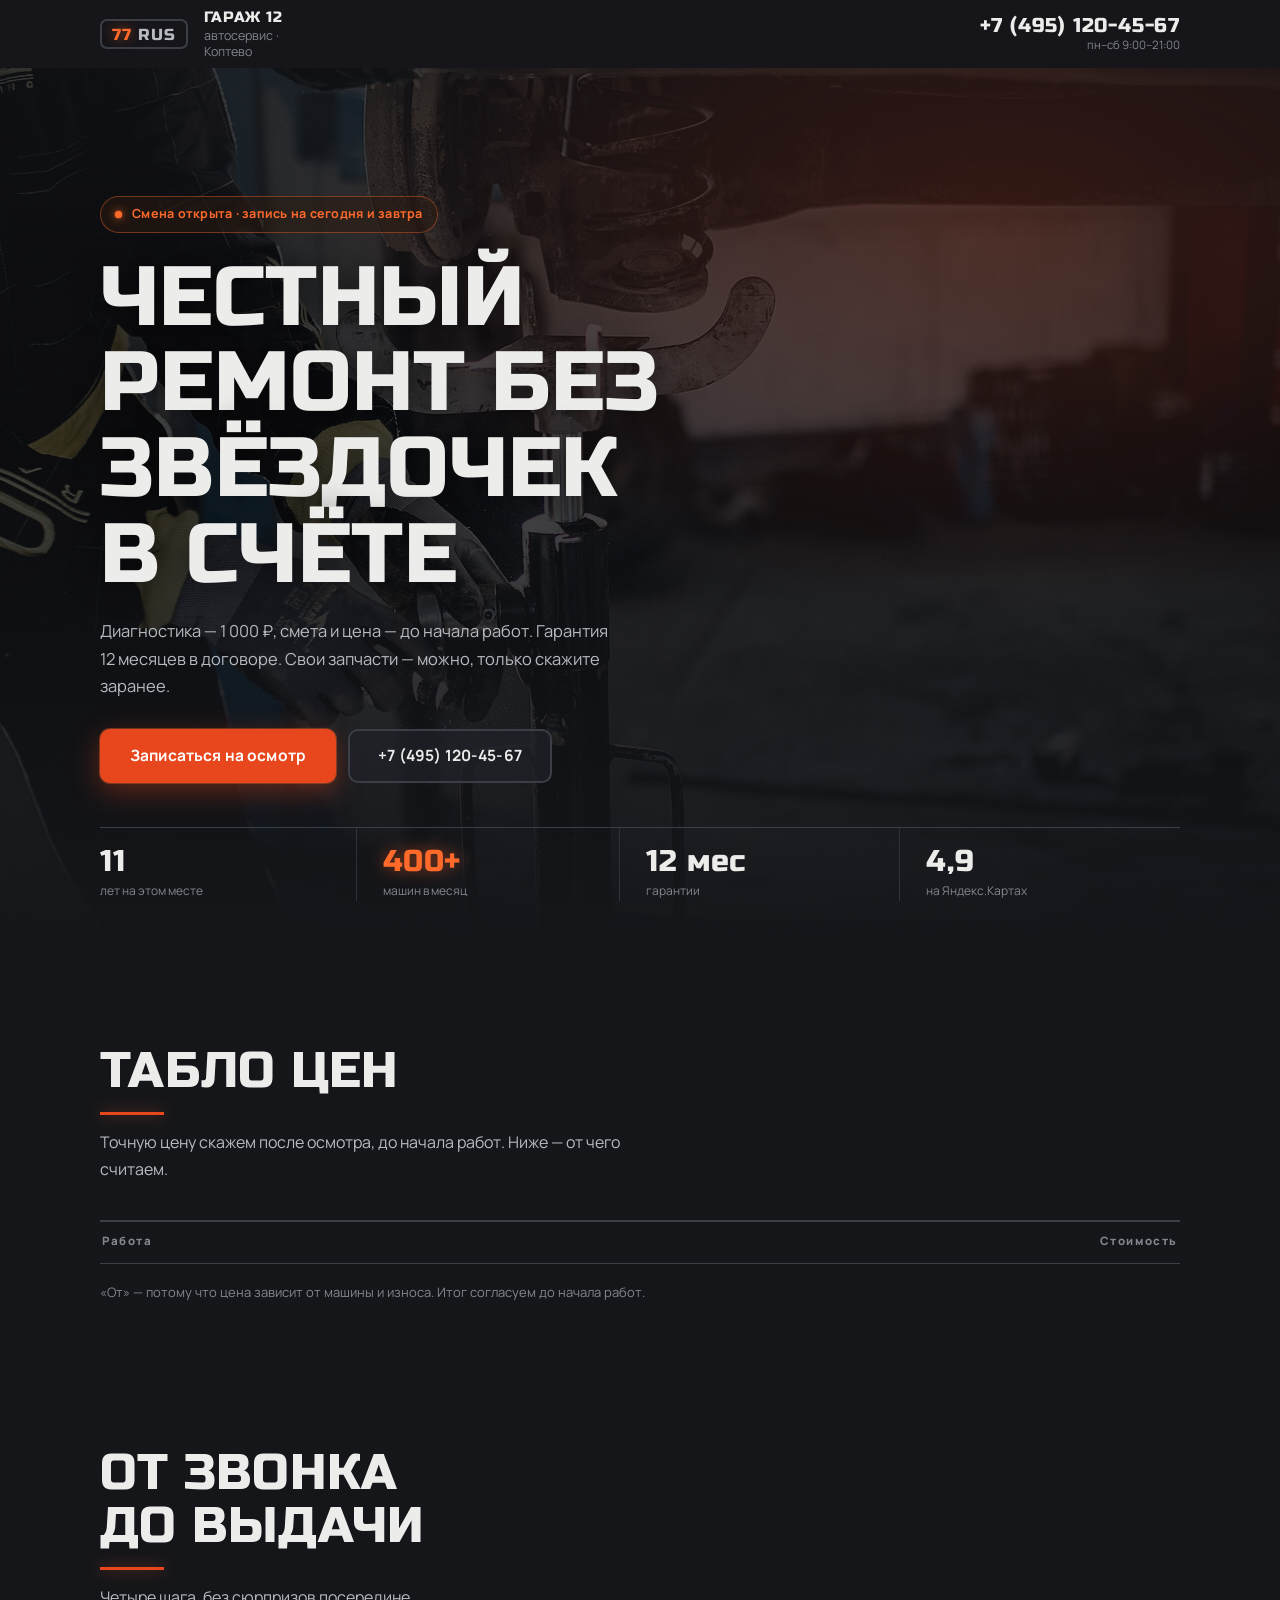
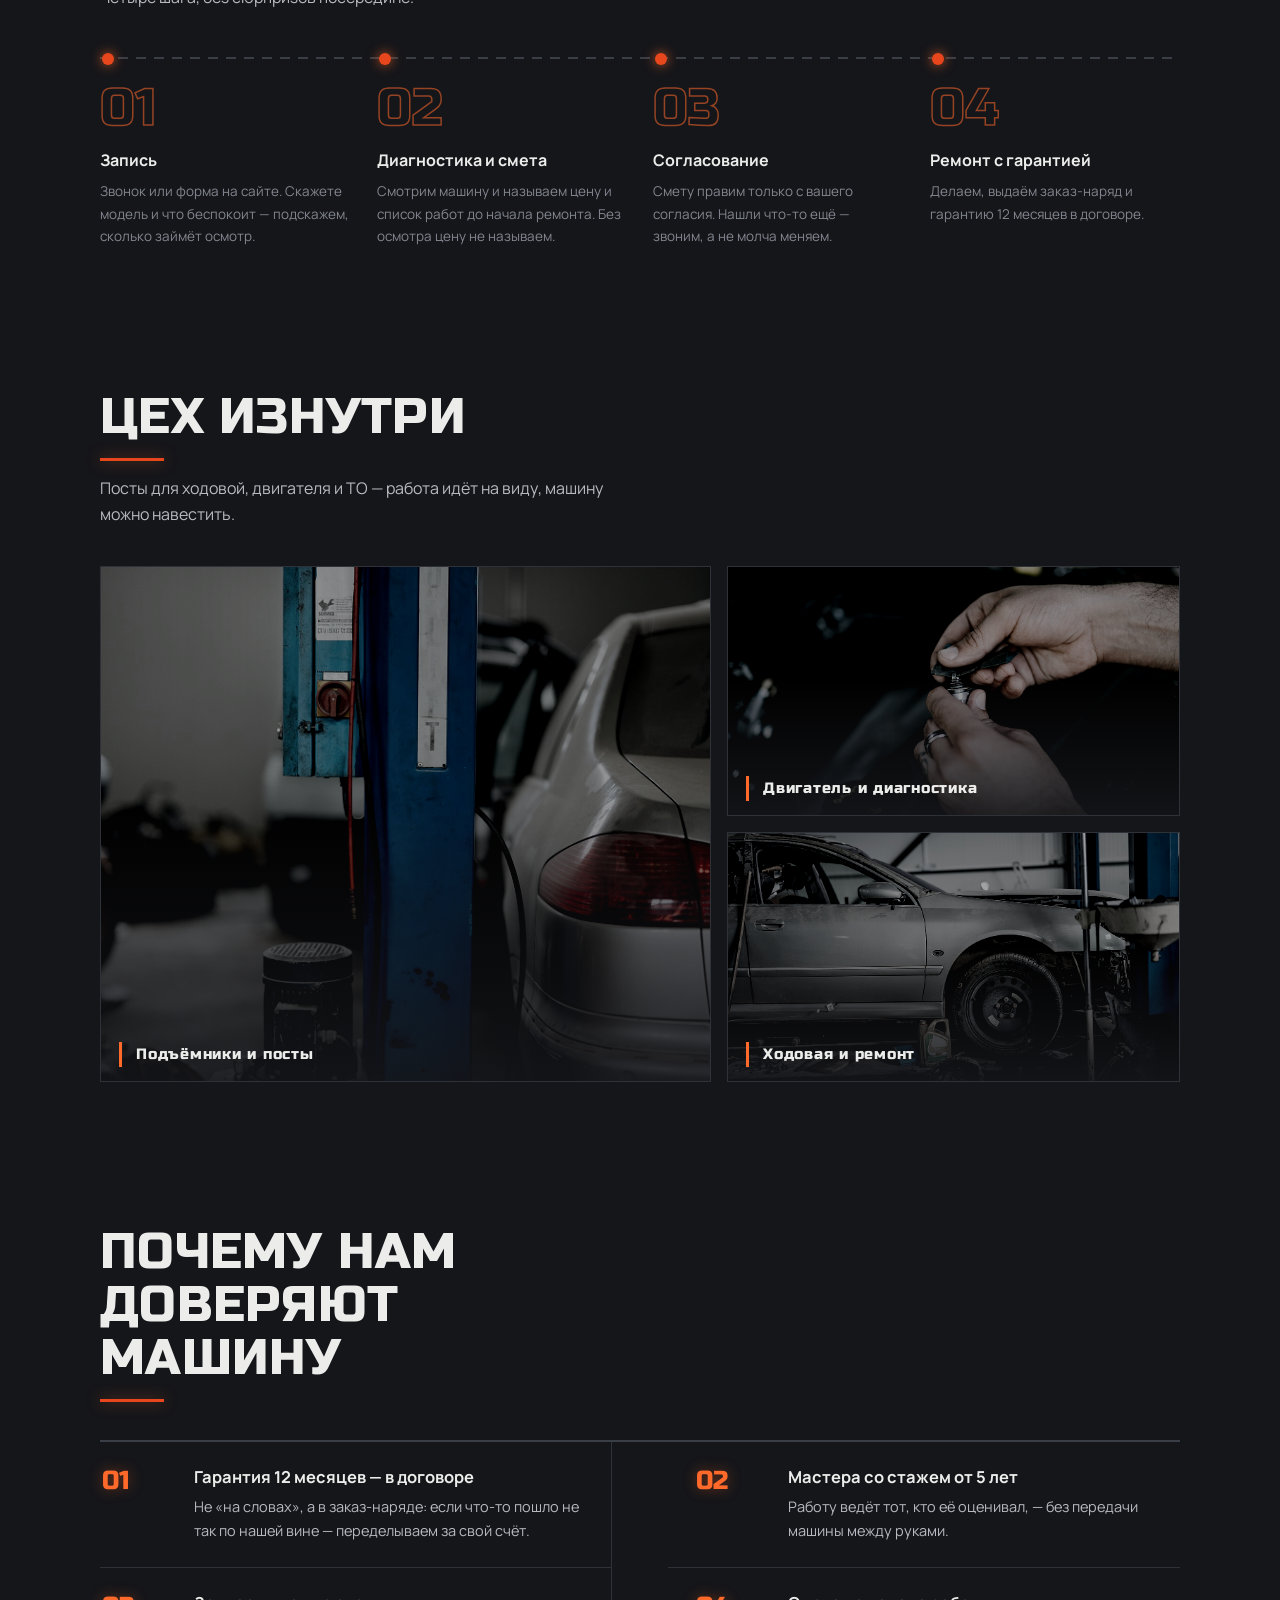
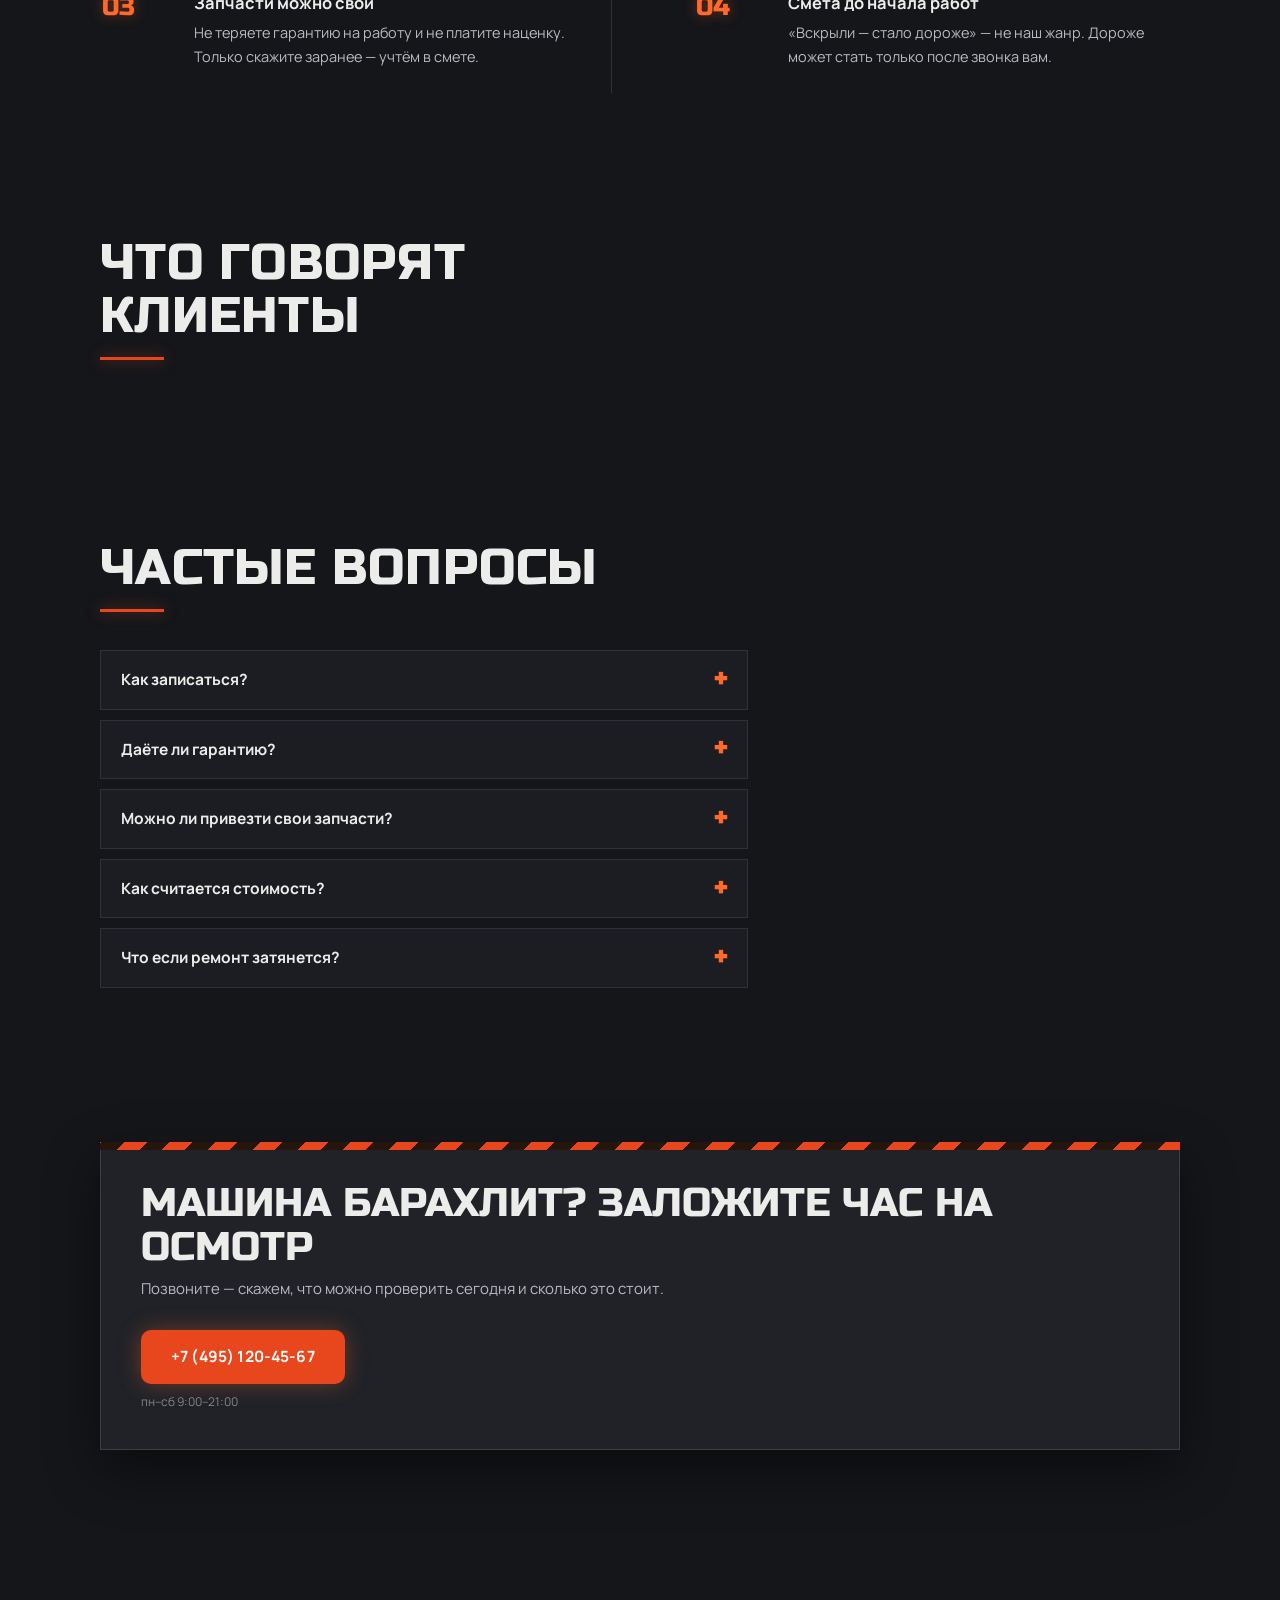
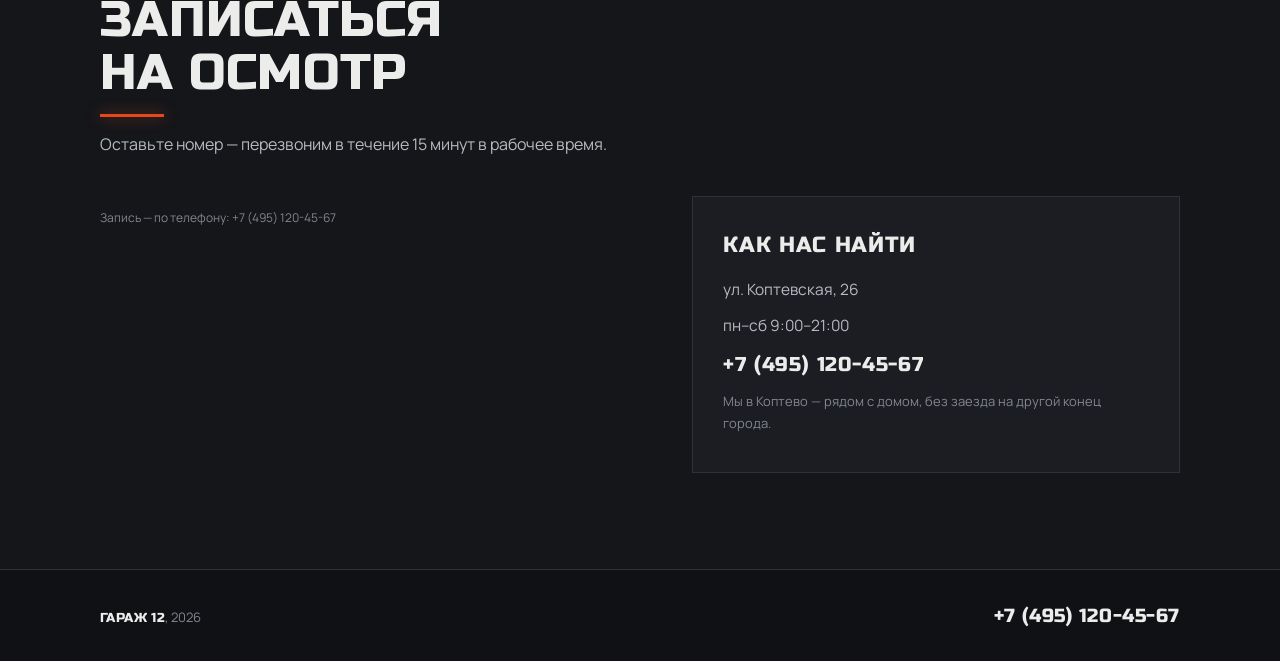
==== _templates/site/index.html @ dfbf4d82 "feat: генератор демо-сайтов, шаблон, workflow Pages, функция приёма заявок" ====
<!DOCTYPE html>
<html lang="ru">
<head>
<meta charset="UTF-8">
<meta name="viewport" content="width=device-width, initial-scale=1">
<title>{name} — автосервис в {district}</title>
<meta name="description" content="Автосервис в {district}: диагностика, ТО, ремонт ходовой и двигателя. Смета до начала работ, гарантия 12 месяцев. Запись по телефону.">
<link rel="stylesheet" href="fonts.css">
<link rel="icon" href="data:,">
<!--HEAD-->
<style>
  :root{
    --bg:#15161A;
    --bg-2:#1B1D22;
    --slab:#202228;
    --ink:#ECEDEB;
    --ink-2:#B7BAC0;
    --steel:#82868F;
    --line:#2E3138;
    --line-2:#3A3E46;
    --accent:#FF6A2B;
    --accent-deep:#E8461D;
    --accent-soft:#2A1B12;
    --disp:"Russo One","Arial Black",sans-serif;
    --sans:"Manrope","Helvetica Neue",Arial,sans-serif;
  }
  *{box-sizing:border-box;margin:0;padding:0}
  html{scroll-behavior:smooth;-webkit-text-size-adjust:100%}
  html,body{overflow-x:clip}
  body{
    background:var(--bg);color:var(--ink);
    font-family:var(--sans);font-size:15.5px;line-height:1.65;
  }
  /* бетонная пыль поверх всей страницы */
  body::before{
    content:"";position:fixed;inset:0;z-index:1;pointer-events:none;opacity:.05;
    background-image:url("data:image/svg+xml,%3Csvg xmlns='http://www.w3.org/2000/svg' width='140' height='140'%3E%3Cfilter id='n'%3E%3CfeTurbulence type='fractalNoise' baseFrequency='0.9' numOctaves='2'/%3E%3C/filter%3E%3Crect width='100%25' height='100%25' filter='url(%23n)'/%3E%3C/svg%3E");
  }
  main,header.top,footer.bottom,.callbar{position:relative;z-index:2}
  a{color:inherit;text-decoration:none}
  .wrap{max-width:1120px;margin:0 auto;padding:0 20px}

  /* ---------- шапка ---------- */
  .top{
    position:sticky;top:0;z-index:20;
    background:rgba(21,22,26,.86);
    -webkit-backdrop-filter:blur(12px);backdrop-filter:blur(12px);
    box-shadow:0 1px 0 var(--line);
  }
  .top .wrap{display:flex;align-items:center;gap:16px;min-height:68px}
  .plate{
    font-family:var(--disp);font-size:16px;letter-spacing:.06em;
    border:2px solid var(--line-2);border-radius:7px;
    padding:6px 10px 4px;line-height:1;white-space:nowrap;color:var(--ink-2);
  }
  .plate i{font-style:normal;color:var(--accent);text-shadow:0 0 12px rgba(255,106,43,.6)}
  .top .who{min-width:0}
  .top .who b{
    display:block;font-family:var(--disp);font-weight:400;font-size:15px;line-height:1.3;
    letter-spacing:.04em;white-space:nowrap;overflow:hidden;text-overflow:ellipsis;
  }
  .top .who span{
    display:block;font-size:12.5px;color:var(--steel);line-height:1.3;
    white-space:nowrap;overflow:hidden;text-overflow:ellipsis;
  }
  .top .contact{margin-left:auto;text-align:right}
  .top .contact a{
    display:block;font-family:var(--disp);font-size:20px;letter-spacing:.04em;line-height:1.15;
    color:var(--ink);
  }
  .top .contact a:hover{color:var(--accent);text-shadow:0 0 14px rgba(255,106,43,.5)}
  .top .contact small{display:block;font-size:11.5px;color:var(--steel);line-height:1.4}
  @media(max-width:479px){
    .plate{display:none}
    .top .contact a{font-size:17px}
  }

  /* ---------- хиро: ворота ангара ---------- */
  .hero{position:relative;isolation:isolate;padding:0}
  .hero .gate{
    position:absolute;inset:0;z-index:-1;overflow:hidden;background:var(--bg-2);
  }
  .hero .gate img{
    width:100%;height:100%;object-fit:cover;display:block;
    filter:grayscale(.35) brightness(.52) contrast(1.15) saturate(1.05);
  }
  .hero .gate::after{
    content:"";position:absolute;inset:0;
    background:
      radial-gradient(90% 70% at 78% 18%, rgba(232,70,29,.18), transparent 60%),
      linear-gradient(180deg, rgba(21,22,26,.72) 0%, rgba(21,22,26,.55) 42%, var(--bg) 96%);
  }
  .hero .wrap{
    padding-top:clamp(72px,10vw,128px);
    padding-bottom:clamp(40px,6vw,72px);
  }
  .kick{
    display:inline-flex;align-items:center;gap:10px;
    font-weight:700;font-size:12.5px;letter-spacing:.02em;
    color:var(--accent);border:1px solid rgba(255,106,43,.4);
    padding:7px 14px;border-radius:999px;margin-bottom:22px;
    background:rgba(42,27,18,.55);
  }
  .kick::before{
    content:"";width:7px;height:7px;border-radius:50%;background:var(--accent);
    box-shadow:0 0 10px rgba(255,106,43,.9),0 0 2px rgba(255,106,43,1);
    animation:pulse 2.4s ease-in-out infinite;
  }
  @keyframes pulse{50%{opacity:.45}}
  .hero h1{
    font-family:var(--disp);font-weight:400;
    font-size:clamp(38px,6.8vw,84px);line-height:1.02;letter-spacing:.005em;
    text-wrap:balance;text-transform:uppercase;max-width:14ch;
    text-shadow:0 2px 30px rgba(0,0,0,.55);
  }
  .hero p.sub{
    margin-top:20px;max-width:52ch;font-size:16.5px;color:var(--ink-2);
  }
  .hero .acts{display:flex;gap:12px;flex-wrap:wrap;margin-top:30px}
  .btn{
    display:inline-flex;align-items:center;justify-content:center;gap:8px;
    min-height:54px;padding:13px 28px;border-radius:10px;
    font:700 15.5px/1 var(--sans);cursor:pointer;
    border:2px solid transparent;letter-spacing:.01em;
    transition:transform .15s,box-shadow .15s,background .12s,color .12s,border-color .12s;
  }
  .btn.primary{
    background:var(--accent-deep);color:#fff;
    box-shadow:0 0 0 1px rgba(255,106,43,.35),0 8px 28px rgba(232,70,29,.38);
  }
  .btn.primary:hover{
    background:var(--accent);transform:translateY(-2px);
    box-shadow:0 0 24px rgba(255,106,43,.45),0 12px 30px rgba(232,70,29,.42);
  }
  .btn.ghost{background:rgba(32,34,40,.7);border-color:var(--line-2);color:var(--ink)}
  .btn.ghost:hover{border-color:var(--accent);color:var(--accent);transform:translateY(-2px)}

  .facts{
    display:grid;grid-template-columns:repeat(4,auto);gap:8px 0;
    margin-top:44px;border-top:1px solid var(--line-2);max-width:100%;
  }
  .fact{padding:18px 26px 0 0;margin-right:26px;border-right:1px solid var(--line)}
  .fact:last-child{border-right:0;margin-right:0}
  .fact b{
    display:block;font-family:var(--disp);font-weight:400;
    font-size:30px;line-height:1.05;letter-spacing:.02em;color:var(--ink);
  }
  .fact b i{font-style:normal;color:var(--accent);text-shadow:0 0 16px rgba(255,106,43,.55)}
  .fact span{display:block;margin-top:4px;font-size:12px;color:var(--steel);white-space:nowrap}
  @media(max-width:760px){
    .facts{grid-template-columns:1fr 1fr;gap:0}
    .fact{margin-right:0;padding-right:16px}
    .fact:nth-child(2n){border-right:0;padding-left:16px}
    .fact:nth-child(1),.fact:nth-child(2){border-bottom:1px solid var(--line);padding-bottom:16px}
    .fact:nth-child(n+3){padding-top:14px}
    .fact:nth-child(2n) span{white-space:normal}
  }

  /* ---------- контентные секции ---------- */
  section.block{padding:72px 0}
  .sec-head{margin-bottom:38px;max-width:60ch}
  .sec-head h2{
    font-family:var(--disp);font-weight:400;
    font-size:clamp(30px,4.4vw,50px);line-height:1.06;letter-spacing:.005em;
    text-wrap:balance;text-transform:uppercase;
  }
  .sec-head h2::after{
    content:"";display:block;width:64px;height:3px;margin-top:14px;
    background:var(--accent-deep);box-shadow:0 0 14px rgba(255,106,43,.5);
  }
  .sec-head p{margin-top:14px;color:var(--ink-2);font-size:16px}

  /* прайс: сменное табло */
  .price{
    border-top:2px solid var(--line-2);
  }
  .price-head{
    display:flex;justify-content:space-between;align-items:baseline;gap:16px;
    padding:10px 2px 12px;border-bottom:1px solid var(--line-2);
    font-size:11.5px;font-weight:800;letter-spacing:.14em;color:var(--steel);
  }
  .pgrid{
    display:grid;grid-auto-flow:column;grid-template-rows:repeat(4,auto);column-gap:72px;
  }
  .prow{
    display:flex;align-items:baseline;justify-content:space-between;gap:18px;
    padding:15px 2px 14px;border-bottom:1px solid var(--line);
    transition:background .12s;
  }
  .prow:nth-child(4){border-bottom-color:var(--line-2)}
  .prow:last-child{border-bottom:0}
  .prow:hover{background:rgba(255,106,43,.05)}
  .prow span{color:var(--ink-2)}
  .prow b{
    font-family:var(--disp);font-weight:400;font-size:21px;
    letter-spacing:.03em;white-space:nowrap;color:var(--ink);
  }
  .prow b em{font-style:normal;color:var(--accent)}
  .price-note{margin-top:18px;font-size:13px;color:var(--steel)}

  /* шаги: одна линия потока, не карточки */
  .steps{
    position:relative;
    display:grid;grid-template-columns:repeat(4,1fr);gap:26px;
    padding-top:34px;
  }
  .steps::before{
    content:"";position:absolute;top:8px;left:0;right:0;height:2px;
    background:repeating-linear-gradient(90deg,var(--line-2) 0 10px,transparent 10px 18px);
  }
  .step{position:relative}
  .step::before{
    content:"";position:absolute;top:-30px;left:2px;
    width:12px;height:12px;border-radius:50%;
    background:var(--accent-deep);
    box-shadow:0 0 12px rgba(255,106,43,.8);
  }
  .step .num{
    display:block;font-family:var(--disp);font-weight:400;font-size:52px;line-height:1;
    color:transparent;-webkit-text-stroke:1.5px rgba(255,106,43,.55);
  }
  @supports not (-webkit-text-stroke:1px #000){
    .step .num{color:rgba(255,106,43,.35)}
  }
  .step b{display:block;margin-top:12px;font-size:16px;color:var(--ink)}
  .step p{margin-top:7px;font-size:13.5px;color:var(--steel)}

  /* галерея: цех в темноте */
  .shots{
    display:grid;grid-template-columns:1.35fr 1fr;grid-template-rows:repeat(2,250px);gap:16px;
  }
  .shot{
    position:relative;overflow:hidden;background:var(--bg-2);
    border:1px solid var(--line);
  }
  .shot:first-child{grid-row:1/3}
  .shot img{
    display:block;width:100%;height:100%;object-fit:cover;
    filter:grayscale(.5) brightness(.62) contrast(1.2);
    transition:transform .4s ease,filter .3s ease;
  }
  .shot:hover img{transform:scale(1.04);filter:grayscale(.15) brightness(.78) contrast(1.15)}
  .shot::after{
    content:"";position:absolute;inset:0;pointer-events:none;
    background:linear-gradient(180deg,transparent 45%,rgba(21,22,26,.88));
  }
  .shot figcaption{
    position:absolute;left:18px;bottom:14px;z-index:1;
    font-family:var(--disp);font-size:15px;letter-spacing:.05em;color:var(--ink);
    padding-left:14px;border-left:3px solid var(--accent);
  }

  /* cta-полоса: бетонная плита с сигнальной кромкой */
  .cta-band{
    position:relative;background:var(--slab);
    border:1px solid var(--line-2);
    padding:38px 40px;
    display:flex;align-items:center;justify-content:space-between;gap:28px;flex-wrap:wrap;
    box-shadow:0 20px 50px rgba(0,0,0,.45);
  }
  .cta-band::before{
    content:"";position:absolute;top:-1px;left:-1px;right:-1px;height:8px;
    background:repeating-linear-gradient(-45deg,var(--accent-deep) 0 16px,#26150C 16px 32px);
  }
  .cta-band h2{
    font-family:var(--disp);font-weight:400;
    font-size:clamp(26px,3.6vw,40px);line-height:1.1;text-transform:uppercase;
  }
  .cta-band p{margin-top:8px;color:var(--ink-2);font-size:15px}
  .cta-band .btn{background:var(--accent-deep);color:#fff;box-shadow:0 0 22px rgba(255,106,43,.35)}
  .cta-band .btn:hover{background:var(--accent);transform:translateY(-2px)}
  .cta-band small{display:block;margin-top:8px;font-size:12px;color:var(--steel)}

  /* почему нам: реестр, не карточки */
  .why{border-top:2px solid var(--line-2)}
  .why > div{
    display:grid;grid-template-columns:72px 1fr;gap:20px;align-items:start;
    padding:24px 2px;border-bottom:1px solid var(--line);
  }
  .why .idx{
    font-family:var(--disp);font-size:26px;line-height:1.15;color:var(--accent);
    text-shadow:0 0 14px rgba(255,106,43,.4);
  }
  .why b{display:block;font-size:16.5px;line-height:1.35;color:var(--ink)}
  .why p{margin-top:7px;font-size:14.5px;color:var(--ink-2)}
  @media(min-width:761px){
    .why{display:grid;grid-template-columns:1fr 1fr;column-gap:56px}
    .why > div:nth-child(odd){border-right:1px solid var(--line);padding-right:28px}
    .why > div:nth-child(even){padding-left:28px}
    .why > div:nth-child(n+3){border-bottom:0}
    .why > div:nth-child(2){border-bottom:1px solid var(--line)}
  }

  /* отзывы: крупная цитата + две поменьше */
  .reviews{display:grid;grid-template-columns:1.15fr 1fr;gap:16px}
  .review{
    position:relative;background:var(--bg-2);border:1px solid var(--line);
    padding:24px 24px 20px;
  }
  .review::before{
    content:"”";position:absolute;top:-6px;right:16px;
    font-family:var(--disp);font-size:64px;line-height:1;color:var(--accent);
    opacity:.85;text-shadow:0 0 18px rgba(255,106,43,.45);
  }
  .review p{font-size:14.5px;color:var(--ink-2);position:relative;max-width:52ch}
  .review footer{margin-top:14px;font-size:13px;color:var(--steel)}
  .review footer b{color:var(--ink)}
  .review.lead{
    grid-row:1/3;
    display:flex;flex-direction:column;justify-content:center;
    border-left:3px solid var(--accent);
  }
  .review.lead p{font-size:19px;line-height:1.55;color:var(--ink)}

  /* FAQ */
  .faq{max-width:72ch}
  .faq details{
    background:var(--bg-2);border:1px solid var(--line);
    padding:0 20px;margin-bottom:10px;
  }
  .faq details[open]{border-color:rgba(255,106,43,.4)}
  .faq summary{
    display:flex;justify-content:space-between;align-items:center;gap:14px;
    padding:16px 0;font-weight:700;font-size:15.5px;cursor:pointer;list-style:none;
    color:var(--ink);
  }
  .faq summary::-webkit-details-marker{display:none}
  .faq summary::after{
    content:"+";font-family:var(--disp);font-size:24px;line-height:1;color:var(--accent);
    transition:transform .15s;
  }
  .faq details[open] summary::after{content:"–"}
  .faq details p{padding:0 0 16px;max-width:64ch;color:var(--ink-2)}

  /* ---------- запись и контакты ---------- */
  .entry{display:grid;grid-template-columns:1.08fr .92fr;gap:20px;align-items:start}
  .card{
    background:var(--bg-2);border:1px solid var(--line);
    padding:30px 30px 28px;
  }
  .field{margin-bottom:14px}
  .field label{display:block;font-weight:700;font-size:13.5px;margin-bottom:6px;color:var(--ink)}
  .field label i{font-style:normal;color:var(--accent)}
  .field input,.field textarea{
    width:100%;background:#141519;border:1.5px solid var(--line-2);border-radius:8px;
    padding:12px 14px;font:inherit;color:var(--ink);
    transition:border-color .12s,box-shadow .12s;
  }
  .field input::placeholder,.field textarea::placeholder{color:#6A6E77}
  .field input:focus,.field textarea:focus{
    outline:none;border-color:var(--accent);
    box-shadow:0 0 0 3px rgba(255,106,43,.18),0 0 18px rgba(255,106,43,.15);
  }
  .field textarea{resize:vertical}
  .field input[aria-invalid="true"]{border-color:var(--accent-deep)}
  .err{margin-top:6px;font-size:13px;color:var(--accent)}
  .ok{
    margin:0 0 14px;background:var(--accent-soft);
    border:1px solid rgba(255,106,43,.35);
    border-radius:8px;padding:12px 16px;font-weight:700;color:var(--accent);
  }
  .fine{margin-top:12px;font-size:12px;color:var(--steel)}
  .btn[disabled]{opacity:.55;cursor:default;transform:none!important}
  .find b{
    display:block;font-family:var(--disp);font-weight:400;font-size:22px;
    letter-spacing:.03em;text-transform:uppercase;margin-bottom:14px;
  }
  .find p{margin-bottom:10px;color:var(--ink-2)}
  .find a{
    font-family:var(--disp);font-size:20px;letter-spacing:.04em;color:var(--ink);
  }
  .find a:hover{color:var(--accent);text-shadow:0 0 14px rgba(255,106,43,.5)}
  .find .muted{font-size:13px;color:var(--steel)}

  /* ---------- футер ---------- */
  .bottom{
    margin-top:24px;border-top:1px solid var(--line);
    background:#101115;color:var(--steel);padding:30px 0;
  }
  .bottom .wrap{
    display:flex;justify-content:space-between;align-items:baseline;
    gap:12px;flex-wrap:wrap;font-size:13px;
  }
  .bottom b{color:var(--ink);font-family:var(--disp);font-weight:400;letter-spacing:.03em}
  .bottom a{font-family:var(--disp);font-size:19px;letter-spacing:.03em;color:var(--ink)}
  .bottom a:hover{color:var(--accent)}

  /* фиксированная кнопка звонка — только на узких экранах */
  .callbar{
    display:none;position:fixed;bottom:0;left:0;right:0;z-index:10;
    min-height:56px;align-items:center;justify-content:center;
    background:var(--accent-deep);color:#fff;
    font:700 16px/1 var(--sans);letter-spacing:.02em;text-align:center;
    box-shadow:0 -10px 30px rgba(0,0,0,.5),0 -2px 0 rgba(255,106,43,.4);
  }

  @media(max-width:960px){
    .shots{grid-template-columns:1fr 1fr;grid-template-rows:repeat(2,210px)}
    .pgrid{column-gap:40px}
    .steps{grid-template-columns:1fr 1fr;gap:28px 20px}
  }
  @media(max-width:760px){
    .price-head{display:none}
    .pgrid{grid-auto-flow:row}
    .prow:nth-child(4){border-bottom:1px solid var(--line-2)}
    .steps{grid-template-columns:1fr 1fr}
    .reviews{grid-template-columns:1fr}
    .review.lead{grid-row:auto}
    .entry{grid-template-columns:1fr}
    .cta-band{padding:28px 24px}
    section.block{padding:48px 0}
  }
  @media(max-width:699px){
    .callbar{display:flex}
    body{padding-bottom:56px}
  }
  @media(max-width:479px){
    .steps{grid-template-columns:1fr}
    .shots{grid-template-columns:1fr;grid-template-rows:repeat(3,200px)}
    .shot:first-child{grid-row:auto}
    .fact{padding-right:8px}
  }

  a:focus-visible,button:focus-visible,input:focus-visible,textarea:focus-visible,summary:focus-visible{
    outline:3px solid var(--accent);outline-offset:2px;
  }
  section[id]{scroll-margin-top:88px}
  @media (prefers-reduced-motion: reduce){
    *{transition:none!important;animation:none!important}
    html{scroll-behavior:auto}
  }
  /* honeypot: невидимое поле для ботов */
  .hp{position:absolute;left:-9999px;top:auto;width:1px;height:1px;overflow:hidden}
  .credit{display:block;margin-top:10px;font-size:12px;color:var(--steel)}
  .credit a{color:var(--steel);text-decoration:underline}
</style>
</head>
<body>

<header class="top">
  <div class="wrap">
    <div class="plate" aria-hidden="true"><i>77</i> RUS</div>
    <div class="who">
      <b data-field="name">ГАРАЖ 12</b>
      <span>автосервис · <span data-field="district">Коптево</span></span>
    </div>
    <div class="contact">
      <a href="tel:+74951204567" data-field="phone">+7 (495) 120-45-67</a>
      <small data-field="hours">пн–сб 9:00–21:00</small>
    </div>
  </div>
</header>

<main>
  <section class="hero">
    <div class="gate" aria-hidden="true">
      <img src="img/hero.jpg" alt="" width="1600" height="1000">
    </div>
    <div class="wrap">
      <p class="kick">Смена открыта · запись на сегодня и завтра</p>
      <h1>Честный ремонт без звёздочек в счёте</h1>
      <p class="sub">
        Диагностика — 1 000 ₽, смета и цена — до начала работ. Гарантия 12 месяцев
        в договоре. Свои запчасти — можно, только скажите заранее.
      </p>
      <div class="acts">
        <a class="btn primary" href="#entry">Записаться на осмотр</a>
        <a class="btn ghost" href="tel:+74951204567" data-field="phone">+7 (495) 120-45-67</a>
      </div>
      <dl class="facts">
        <div class="fact"><b>11</b><span>лет на этом месте</span></div>
        <div class="fact"><b><i>400+</i></b><span>машин в месяц</span></div>
        <div class="fact"><b>12 мес</b><span>гарантии</span></div>
        <div class="fact"><b>4,9</b><span>на Яндекс.Картах</span></div>
      </dl>
    </div>
  </section>

  <section class="block" id="price">
    <div class="wrap">
      <div class="sec-head">
        <h2>Табло цен</h2>
        <p>Точную цену скажем после осмотра, до начала работ. Ниже — от чего считаем.</p>
      </div>
      <div class="price">
        <div class="price-head"><span>Работа</span><span>Стоимость</span></div>
        <div class="pgrid">
          <!--PRICES-->
        </div>
      </div>
      <p class="price-note">«От» — потому что цена зависит от машины и износа. Итог согласуем до начала работ.</p>
    </div>
  </section>

  <section class="block" id="how">
    <div class="wrap">
      <div class="sec-head">
        <h2>От звонка до выдачи</h2>
        <p>Четыре шага, без сюрпризов посередине.</p>
      </div>
      <div class="steps">
        <div class="step">
          <span class="num">01</span>
          <b>Запись</b>
          <p>Звонок или форма на сайте. Скажете модель и что беспокоит — подскажем, сколько займёт осмотр.</p>
        </div>
        <div class="step">
          <span class="num">02</span>
          <b>Диагностика и смета</b>
          <p>Смотрим машину и называем цену и список работ до начала ремонта. Без осмотра цену не называем.</p>
        </div>
        <div class="step">
          <span class="num">03</span>
          <b>Согласование</b>
          <p>Смету правим только с вашего согласия. Нашли что-то ещё — звоним, а не молча меняем.</p>
        </div>
        <div class="step">
          <span class="num">04</span>
          <b>Ремонт с гарантией</b>
          <p>Делаем, выдаём заказ-наряд и гарантию 12 месяцев в договоре.</p>
        </div>
      </div>
    </div>
  </section>

  <section class="block" id="gallery">
    <div class="wrap">
      <div class="sec-head">
        <h2>Цех изнутри</h2>
        <p>Посты для ходовой, двигателя и ТО — работа идёт на виду, машину можно навестить.</p>
      </div>
      <div class="shots">
        <figure class="shot">
          <img src="img/g1.jpg" alt="Цех с подъёмником и машинами" loading="lazy">
          <figcaption>Подъёмники и посты</figcaption>
        </figure>
        <figure class="shot">
          <img src="img/g2.jpg" alt="Осмотр двигателя под капотом" loading="lazy">
          <figcaption>Двигатель и диагностика</figcaption>
        </figure>
        <figure class="shot">
          <img src="img/g3.jpg" alt="Разобранная машина на подъёмнике" loading="lazy">
          <figcaption>Ходовая и ремонт</figcaption>
        </figure>
      </div>
    </div>
  </section>

  <section class="block" id="why">
    <div class="wrap">
      <div class="sec-head">
        <h2>Почему нам доверяют машину</h2>
      </div>
      <div class="why">
        <div>
          <span class="idx">01</span>
          <div>
            <b>Гарантия 12 месяцев — в договоре</b>
            <p>Не «на словах», а в заказ-наряде: если что-то пошло не так по нашей вине — переделываем за свой счёт.</p>
          </div>
        </div>
        <div>
          <span class="idx">02</span>
          <div>
            <b>Мастера со стажем от 5 лет</b>
            <p>Работу ведёт тот, кто её оценивал, — без передачи машины между руками.</p>
          </div>
        </div>
        <div>
          <span class="idx">03</span>
          <div>
            <b>Запчасти можно свои</b>
            <p>Не теряете гарантию на работу и не платите наценку. Только скажите заранее — учтём в смете.</p>
          </div>
        </div>
        <div>
          <span class="idx">04</span>
          <div>
            <b>Смета до начала работ</b>
            <p>«Вскрыли — стало дороже» — не наш жанр. Дороже может стать только после звонка вам.</p>
          </div>
        </div>
      </div>
    </div>
  </section>

  <section class="block" id="reviews">
    <div class="wrap">
      <div class="sec-head">
        <h2>Что говорят клиенты</h2>
      </div>
      <div class="reviews">
        <!--REVIEWS-->
      </div>
    </div>
  </section>

  <section class="block" id="faq">
    <div class="wrap">
      <div class="sec-head">
        <h2>Частые вопросы</h2>
      </div>
      <div class="faq">
        <details>
          <summary>Как записаться?</summary>
          <p>Позвоните или оставьте номер в форме ниже — перезвоним в течение 15 минут в рабочее время и подберём удобный слот.</p>
        </details>
        <details>
          <summary>Даёте ли гарантию?</summary>
          <p>12 месяцев на работы, прописано в заказ-наряде. На запчасти действует гарантия производителя.</p>
        </details>
        <details>
          <summary>Можно ли привезти свои запчасти?</summary>
          <p>Да. Скажите заранее, чтобы мы учли это в смете. Наценку за «чужие» запчасти не берём.</p>
        </details>
        <details>
          <summary>Как считается стоимость?</summary>
          <p>Диагностика — 1 000 ₽. Дальше смета по прайсу и результатам осмотра. До вашего согласования — ни одной работы.</p>
        </details>
        <details>
          <summary>Что если ремонт затянется?</summary>
          <p>Срок называем до начала работ. Если сдвигаем — предупреждаем и объясняем причину, а не «созвонимся позже».</p>
        </details>
        <!--FAQ-->
      </div>
    </div>
  </section>

  <section class="block" id="call">
    <div class="wrap">
      <div class="cta-band">
        <div>
          <h2>Машина барахлит? Заложите час на осмотр</h2>
          <p>Позвоните — скажем, что можно проверить сегодня и сколько это стоит.</p>
        </div>
        <div>
          <a class="btn" href="tel:+74951204567" data-field="phone">+7 (495) 120-45-67</a>
          <small data-field="hours">пн–сб 9:00–21:00</small>
        </div>
      </div>
    </div>
  </section>

  <section class="block" id="entry">
    <div class="wrap">
      <div class="sec-head">
        <h2>Записаться на осмотр</h2>
        <p>Оставьте номер — перезвоним в течение 15 минут в рабочее время.</p>
      </div>
      <div class="entry">
        <form class="card" id="entry-form" novalidate data-endpoint="">
          <div class="hp" aria-hidden="true">
            <label for="f-company">Компания</label>
            <input id="f-company" name="company" type="text" tabindex="-1" autocomplete="off">
          </div>
          <div class="field">
            <label for="f-phone">Телефон <i aria-hidden="true">*</i></label>
            <input id="f-phone" name="phone" type="tel" autocomplete="tel" placeholder="+7 900 000-00-00">
            <p class="err" id="f-phone-err" hidden></p>
          </div>
          <div class="field">
            <label for="f-name">Имя</label>
            <input id="f-name" name="name" type="text" autocomplete="name" placeholder="Как к вам обращаться">
          </div>
          <div class="field">
            <label for="f-car">Машина</label>
            <input id="f-car" name="car" type="text" placeholder="Марка, модель, год">
          </div>
          <div class="field">
            <label for="f-issue">Что беспокоит</label>
            <textarea id="f-issue" name="issue" rows="3" placeholder="Стук при торможении, скрип, течь…"></textarea>
          </div>
          <p class="ok" id="entry-ok" hidden>Заявка принята, перезвоним в течение 15 минут.</p>
          <p class="err" id="entry-err" hidden role="alert"></p>
          <button class="btn primary" id="entry-btn" type="submit">Записаться</button>
          <p class="fine">Нажимая кнопку, вы соглашаетесь на звонок по указанному номеру. Ничего лишнего не присылаем.</p>
        </form>
        <div class="card find">
          <b>Как нас найти</b>
          <p data-field="address">ул. Коптевская, 26</p>
          <p><span data-field="hours">пн–сб 9:00–21:00</span></p>
          <p><a data-field="phone" href="tel:+74951204567">+7 (495) 120-45-67</a></p>
          <p class="muted">Мы в <span data-field="district">Коптево</span> — рядом с домом, без заезда на другой конец города.</p>
        </div>
      </div>
    </div>
  </section>
</main>

<footer class="bottom">
  <div class="wrap">
    <span><b data-field="name">ГАРАЖ 12</b>, <span id="year">2026</span></span>
    <a data-field="phone" href="tel:+74951204567">+7 (495) 120-45-67</a>
    <!--CREDIT-->
  </div>
</footer>

<a class="callbar" href="tel:+74951204567">Позвонить</a>

<script src="data.js"></script>
<script src="config.js"></script>
<script src="app.js"></script>
</body>
</html>
---- _templates/site/fonts.css ----
/* cyrillic-ext */
@font-face {
  font-family: 'Manrope';
  font-style: normal;
  font-weight: 400 800;
  font-display: swap;
  src: url(fonts/xn7gYHE41ni1AdIRggqxSuXd.woff2) format('woff2');
  unicode-range: U+0460-052F, U+1C80-1C8A, U+20B4, U+2DE0-2DFF, U+A640-A69F, U+FE2E-FE2F;
}
/* cyrillic */
@font-face {
  font-family: 'Manrope';
  font-style: normal;
  font-weight: 400 800;
  font-display: swap;
  src: url(fonts/xn7gYHE41ni1AdIRggOxSuXd.woff2) format('woff2');
  unicode-range: U+0301, U+0400-045F, U+0490-0491, U+04B0-04B1, U+2116;
}
/* greek */
@font-face {
  font-family: 'Manrope';
  font-style: normal;
  font-weight: 400 800;
  font-display: swap;
  src: url(fonts/xn7gYHE41ni1AdIRggSxSuXd.woff2) format('woff2');
  unicode-range: U+0370-0377, U+037A-037F, U+0384-038A, U+038C, U+038E-03A1, U+03A3-03FF;
}
/* vietnamese */
@font-face {
  font-family: 'Manrope';
  font-style: normal;
  font-weight: 400 800;
  font-display: swap;
  src: url(fonts/xn7gYHE41ni1AdIRggixSuXd.woff2) format('woff2');
  unicode-range: U+0102-0103, U+0110-0111, U+0128-0129, U+0168-0169, U+01A0-01A1, U+01AF-01B0, U+0300-0301, U+0303-0304, U+0308-0309, U+0323, U+0329, U+1EA0-1EF9, U+20AB;
}
/* latin-ext */
@font-face {
  font-family: 'Manrope';
  font-style: normal;
  font-weight: 400 800;
  font-display: swap;
  src: url(fonts/xn7gYHE41ni1AdIRggmxSuXd.woff2) format('woff2');
  unicode-range: U+0100-02BA, U+02BD-02C5, U+02C7-02CC, U+02CE-02D7, U+02DD-02FF, U+0304, U+0308, U+0329, U+1D00-1DBF, U+1E00-1E9F, U+1EF2-1EFF, U+2020, U+20A0-20AB, U+20AD-20C4, U+2113, U+2C60-2C7F, U+A720-A7FF;
}
/* latin */
@font-face {
  font-family: 'Manrope';
  font-style: normal;
  font-weight: 400 800;
  font-display: swap;
  src: url(fonts/xn7gYHE41ni1AdIRggexSg.woff2) format('woff2');
  unicode-range: U+0000-00FF, U+0131, U+0152-0153, U+02BB-02BC, U+02C6, U+02DA, U+02DC, U+0304, U+0308, U+0329, U+2000-206F, U+20AC, U+2122, U+2191, U+2193, U+2212, U+2215, U+FEFF, U+FFFD;
}
/* cyrillic */
@font-face {
  font-family: 'Russo One';
  font-style: normal;
  font-weight: 400;
  font-display: swap;
  src: url(fonts/Z9XUDmZRWg6M1LvRYsHOy8mJrrg.woff2) format('woff2');
  unicode-range: U+0301, U+0400-045F, U+0490-0491, U+04B0-04B1, U+2116;
}
/* latin-ext */
@font-face {
  font-family: 'Russo One';
  font-style: normal;
  font-weight: 400;
  font-display: swap;
  src: url(fonts/Z9XUDmZRWg6M1LvRYsHOwcmJrrg.woff2) format('woff2');
  unicode-range: U+0100-02BA, U+02BD-02C5, U+02C7-02CC, U+02CE-02D7, U+02DD-02FF, U+0304, U+0308, U+0329, U+1D00-1DBF, U+1E00-1E9F, U+1EF2-1EFF, U+2020, U+20A0-20AB, U+20AD-20C4, U+2113, U+2C60-2C7F, U+A720-A7FF;
}
/* latin */
@font-face {
  font-family: 'Russo One';
  font-style: normal;
  font-weight: 400;
  font-display: swap;
  src: url(fonts/Z9XUDmZRWg6M1LvRYsHOz8mJ.woff2) format('woff2');
  unicode-range: U+0000-00FF, U+0131, U+0152-0153, U+02BB-02BC, U+02C6, U+02DA, U+02DC, U+0304, U+0308, U+0329, U+2000-206F, U+20AC, U+2122, U+2191, U+2193, U+2212, U+2215, U+FEFF, U+FFFD;
}
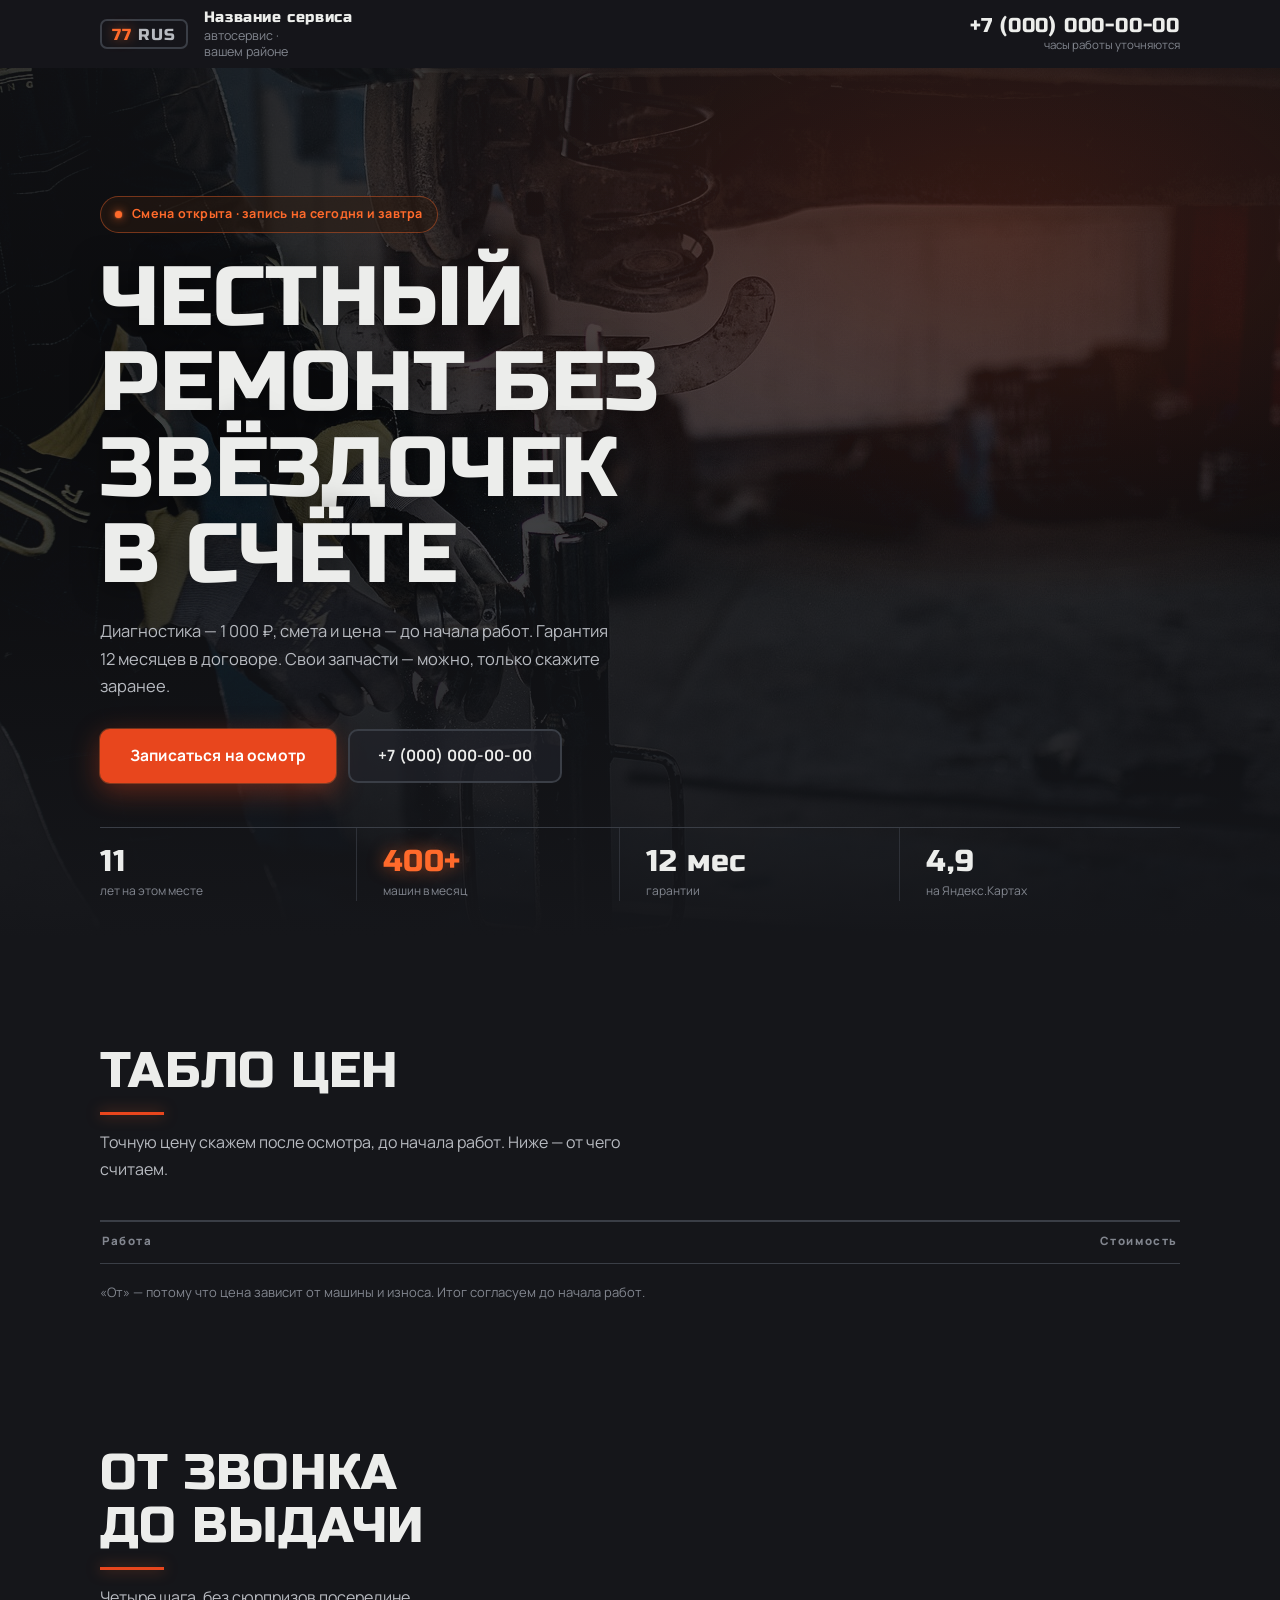
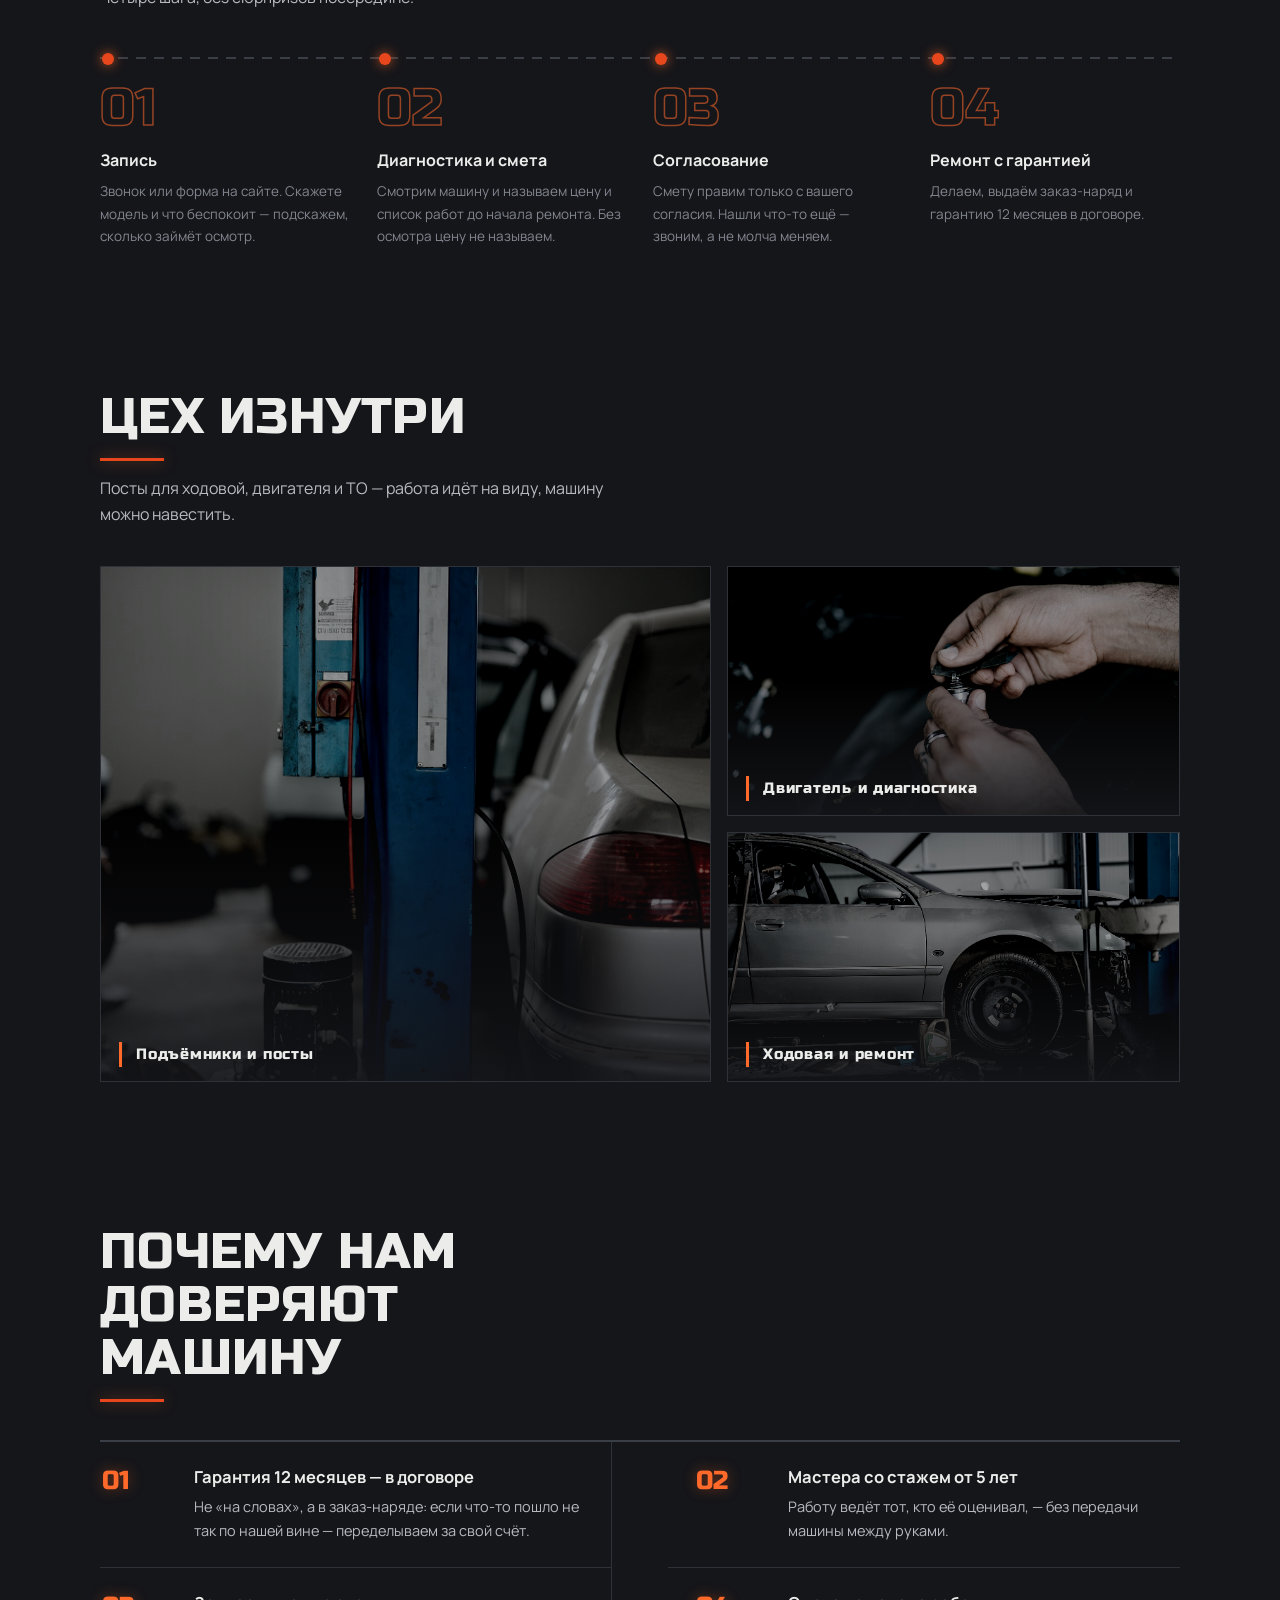
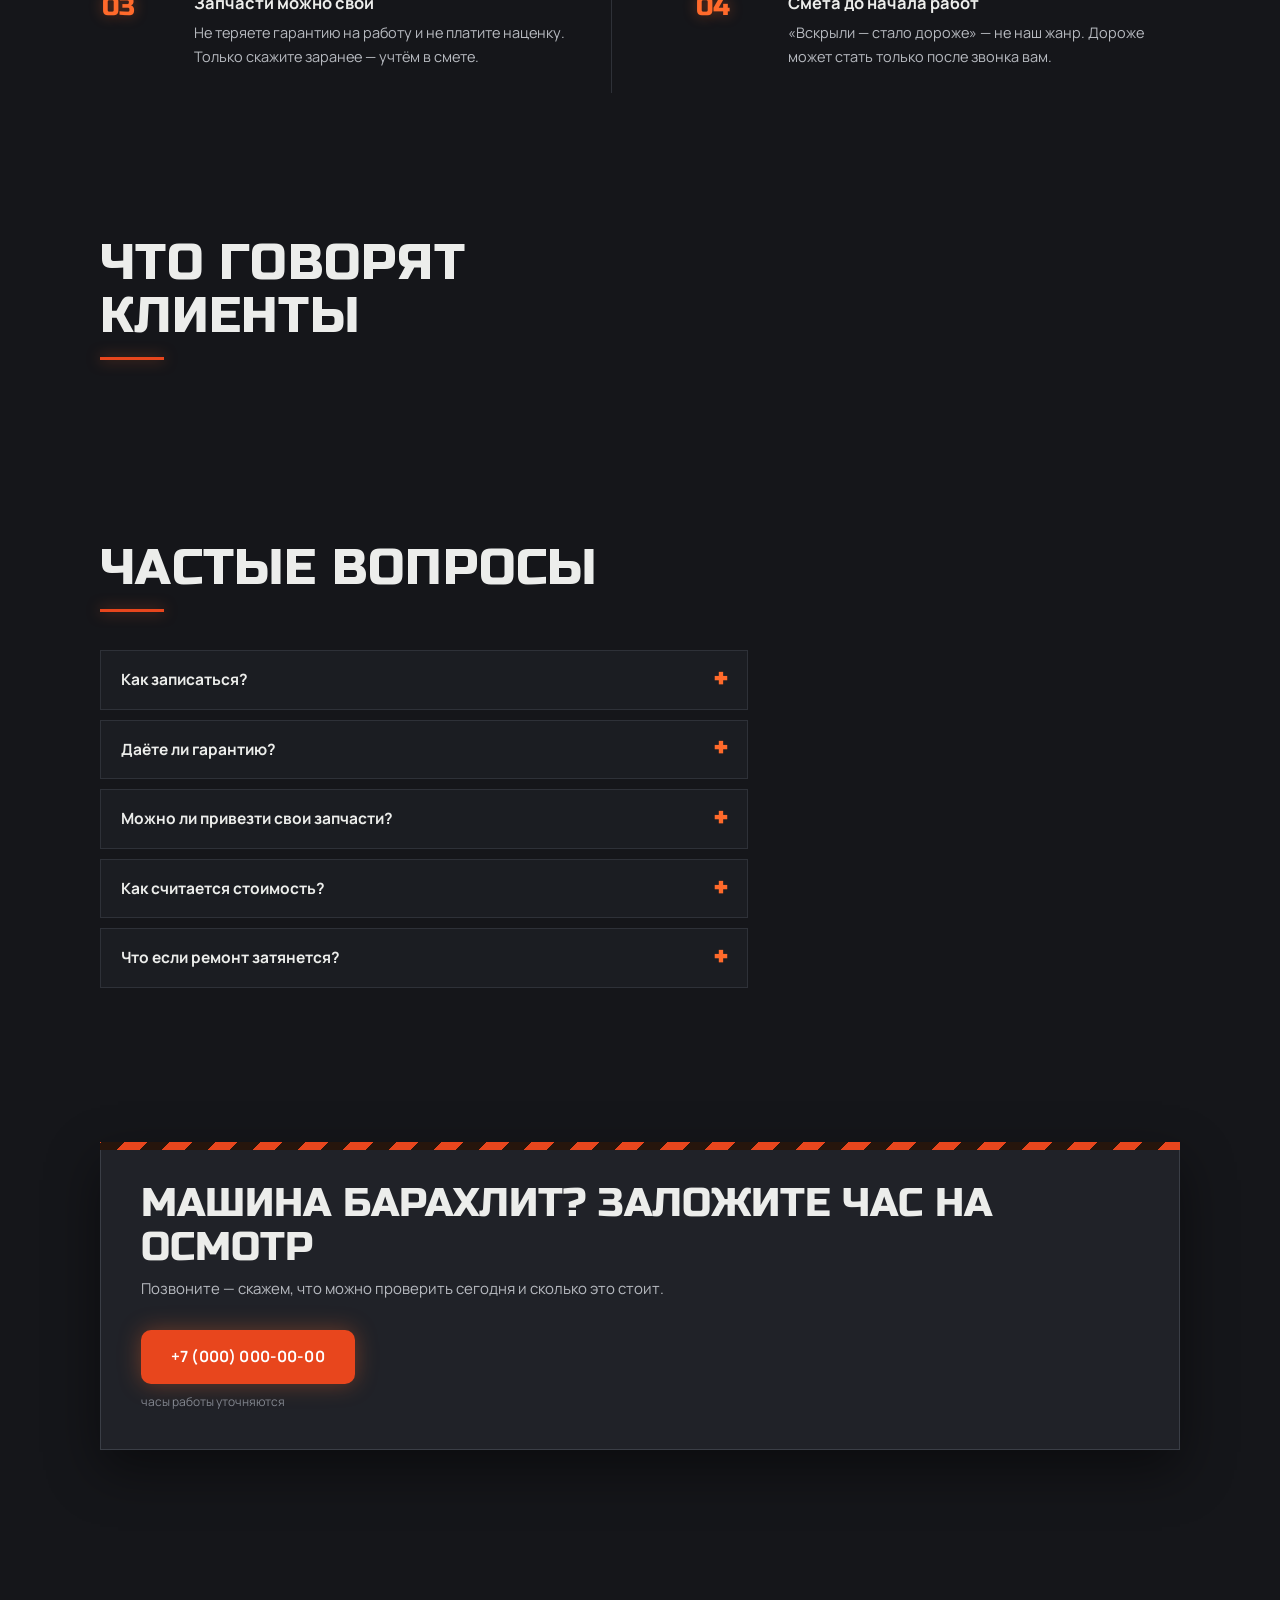
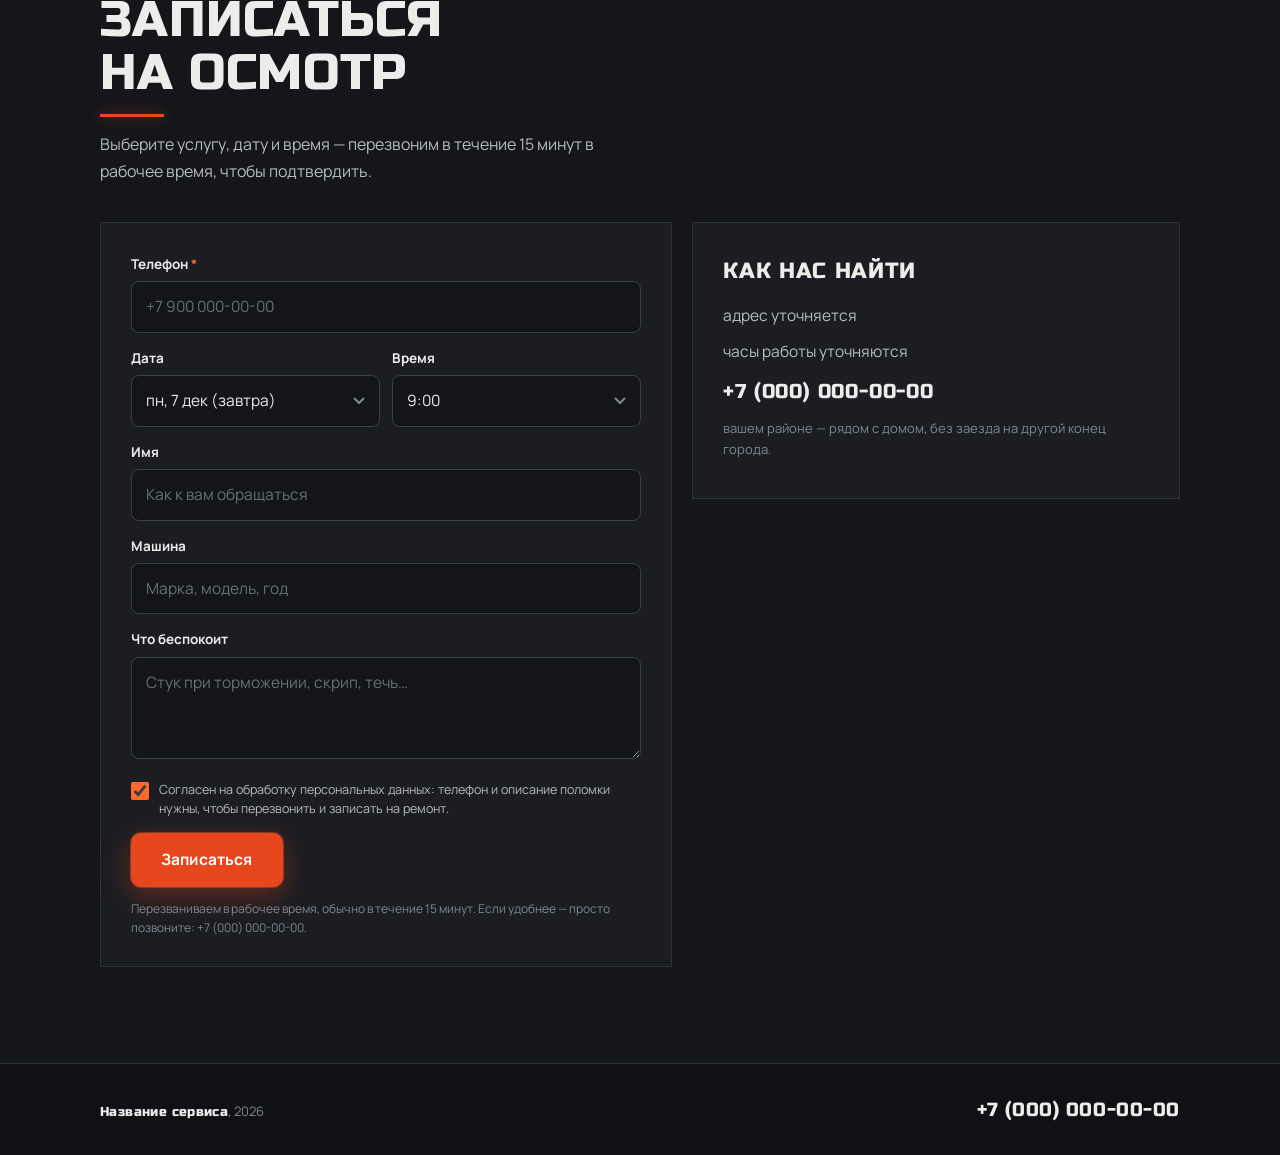
==== commit d11c1c10: "feat: форма записи; сборка через Actions, docs/ убрана из git" ====
--- a/_templates/site/index.html
+++ b/_templates/site/index.html
@@ -3,8 +3,8 @@
 <head>
 <meta charset="UTF-8">
 <meta name="viewport" content="width=device-width, initial-scale=1">
-<title>{name} — автосервис в {district}</title>
-<meta name="description" content="Автосервис в {district}: диагностика, ТО, ремонт ходовой и двигателя. Смета до начала работ, гарантия 12 месяцев. Запись по телефону.">
+<title>{name} — автосервис, {district}</title>
+<meta name="description" content="Автосервис, {district}: диагностика, ТО, ремонт ходовой и двигателя. Смета до начала работ, гарантия 12 месяцев. Запись по телефону.">
 <link rel="stylesheet" href="fonts.css">
 <link rel="icon" href="data:,">
 <!--HEAD-->
@@ -341,17 +341,34 @@
   .field{margin-bottom:14px}
   .field label{display:block;font-weight:700;font-size:13.5px;margin-bottom:6px;color:var(--ink)}
   .field label i{font-style:normal;color:var(--accent)}
-  .field input,.field textarea{
+  .field input,.field textarea,.field select{
     width:100%;background:#141519;border:1.5px solid var(--line-2);border-radius:8px;
     padding:12px 14px;font:inherit;color:var(--ink);
     transition:border-color .12s,box-shadow .12s;
   }
+  .field select{
+    -webkit-appearance:none;appearance:none;cursor:pointer;padding-right:38px;
+    background-image:url("data:image/svg+xml,%3Csvg xmlns='http://www.w3.org/2000/svg' width='12' height='8'%3E%3Cpath d='M1 1l5 5 5-5' fill='none' stroke='%2382868F' stroke-width='2'/%3E%3C/svg%3E");
+    background-repeat:no-repeat;background-position:right 14px center;
+  }
+  .field select option{background:#141519;color:var(--ink)}
   .field input::placeholder,.field textarea::placeholder{color:#6A6E77}
-  .field input:focus,.field textarea:focus{
+  .field input:focus,.field textarea:focus,.field select:focus{
     outline:none;border-color:var(--accent);
     box-shadow:0 0 0 3px rgba(255,106,43,.18),0 0 18px rgba(255,106,43,.15);
   }
   .field textarea{resize:vertical}
+  .row2{display:grid;grid-template-columns:1fr 1fr;gap:12px}
+  .row2 .field{margin-bottom:14px}
+  .check{
+    display:flex;gap:10px;align-items:flex-start;margin:0 0 14px;
+    font-size:12.5px;line-height:1.5;color:var(--ink-2);cursor:pointer;
+  }
+  .check input{
+    flex:none;width:18px;height:18px;margin:1px 0 0;accent-color:var(--accent);cursor:pointer;
+  }
+  .check a{color:var(--steel);text-decoration:underline}
+  @media(max-width:479px){.row2{grid-template-columns:1fr;gap:0}}
   .field input[aria-invalid="true"]{border-color:var(--accent-deep)}
   .err{margin-top:6px;font-size:13px;color:var(--accent)}
   .ok{
@@ -371,6 +388,20 @@
   }
   .find a:hover{color:var(--accent);text-shadow:0 0 14px rgba(255,106,43,.5)}
   .find .muted{font-size:13px;color:var(--steel)}
+
+  /* ---------- плашка «это демо» ---------- */
+  .demo-note{
+    position:relative;z-index:2;
+    background:var(--accent-soft);border-bottom:1px solid #3B2A21;
+    color:#D8BBA9;font-size:12.5px;line-height:1.5;padding:9px 0;
+  }
+  .demo-note .wrap{display:flex;align-items:baseline;gap:9px;flex-wrap:wrap}
+  .demo-note b{
+    font-family:var(--disp);font-weight:400;font-size:11.5px;letter-spacing:.1em;
+    text-transform:uppercase;color:var(--accent);white-space:nowrap;
+  }
+  .demo-note span{color:#B39280}
+  .demo-mark{font-size:11.5px;letter-spacing:.06em;text-transform:uppercase;color:var(--steel)}
 
   /* ---------- футер ---------- */
   .bottom{
@@ -436,6 +467,8 @@
 </style>
 </head>
 <body>
+
+<!--DEMO-->
 
 <header class="top">
   <div class="wrap">
@@ -645,18 +678,30 @@
     <div class="wrap">
       <div class="sec-head">
         <h2>Записаться на осмотр</h2>
-        <p>Оставьте номер — перезвоним в течение 15 минут в рабочее время.</p>
+        <p>Выберите услугу, дату и время — перезвоним в течение 15 минут в рабочее время, чтобы подтвердить.</p>
       </div>
       <div class="entry">
-        <form class="card" id="entry-form" novalidate data-endpoint="">
+        <form class="card" id="entry-form" novalidate
+              data-endpoint="" data-slug="" data-days="1,2,3,4,5,6" data-slots="9:00,10:00,11:00,12:00,13:00,14:00,15:00,16:00,17:00,18:00">
           <div class="hp" aria-hidden="true">
             <label for="f-company">Компания</label>
             <input id="f-company" name="company" type="text" tabindex="-1" autocomplete="off">
           </div>
           <div class="field">
             <label for="f-phone">Телефон <i aria-hidden="true">*</i></label>
-            <input id="f-phone" name="phone" type="tel" autocomplete="tel" placeholder="+7 900 000-00-00">
+            <input id="f-phone" name="phone" type="tel" autocomplete="tel" inputmode="tel" placeholder="+7 900 000-00-00">
             <p class="err" id="f-phone-err" hidden></p>
+          </div>
+          <!--SERVICES-->
+          <div class="row2">
+            <div class="field">
+              <label for="f-date">Дата</label>
+              <select id="f-date" name="date"></select>
+            </div>
+            <div class="field">
+              <label for="f-time">Время</label>
+              <select id="f-time" name="time"></select>
+            </div>
           </div>
           <div class="field">
             <label for="f-name">Имя</label>
@@ -670,17 +715,22 @@
             <label for="f-issue">Что беспокоит</label>
             <textarea id="f-issue" name="issue" rows="3" placeholder="Стук при торможении, скрип, течь…"></textarea>
           </div>
+          <label class="check" for="f-consent">
+            <input id="f-consent" name="consent" type="checkbox" checked>
+            <span>Согласен на обработку персональных данных: телефон и описание поломки нужны,
+            чтобы перезвонить и записать на ремонт.</span>
+          </label>
           <p class="ok" id="entry-ok" hidden>Заявка принята, перезвоним в течение 15 минут.</p>
           <p class="err" id="entry-err" hidden role="alert"></p>
           <button class="btn primary" id="entry-btn" type="submit">Записаться</button>
-          <p class="fine">Нажимая кнопку, вы соглашаетесь на звонок по указанному номеру. Ничего лишнего не присылаем.</p>
+          <p class="fine">Перезваниваем в рабочее время, обычно в течение 15 минут. Если удобнее — просто позвоните: <a data-field="phone" href="tel:+74951204567">+7 (495) 120-45-67</a>.</p>
         </form>
         <div class="card find">
           <b>Как нас найти</b>
           <p data-field="address">ул. Коптевская, 26</p>
           <p><span data-field="hours">пн–сб 9:00–21:00</span></p>
           <p><a data-field="phone" href="tel:+74951204567">+7 (495) 120-45-67</a></p>
-          <p class="muted">Мы в <span data-field="district">Коптево</span> — рядом с домом, без заезда на другой конец города.</p>
+          <p class="muted"><span data-field="district">Коптево</span> — рядом с домом, без заезда на другой конец города.</p>
         </div>
       </div>
     </div>
@@ -691,6 +741,7 @@
   <div class="wrap">
     <span><b data-field="name">ГАРАЖ 12</b>, <span id="year">2026</span></span>
     <a data-field="phone" href="tel:+74951204567">+7 (495) 120-45-67</a>
+    <!--DEMO-FOOT-->
     <!--CREDIT-->
   </div>
 </footer>
